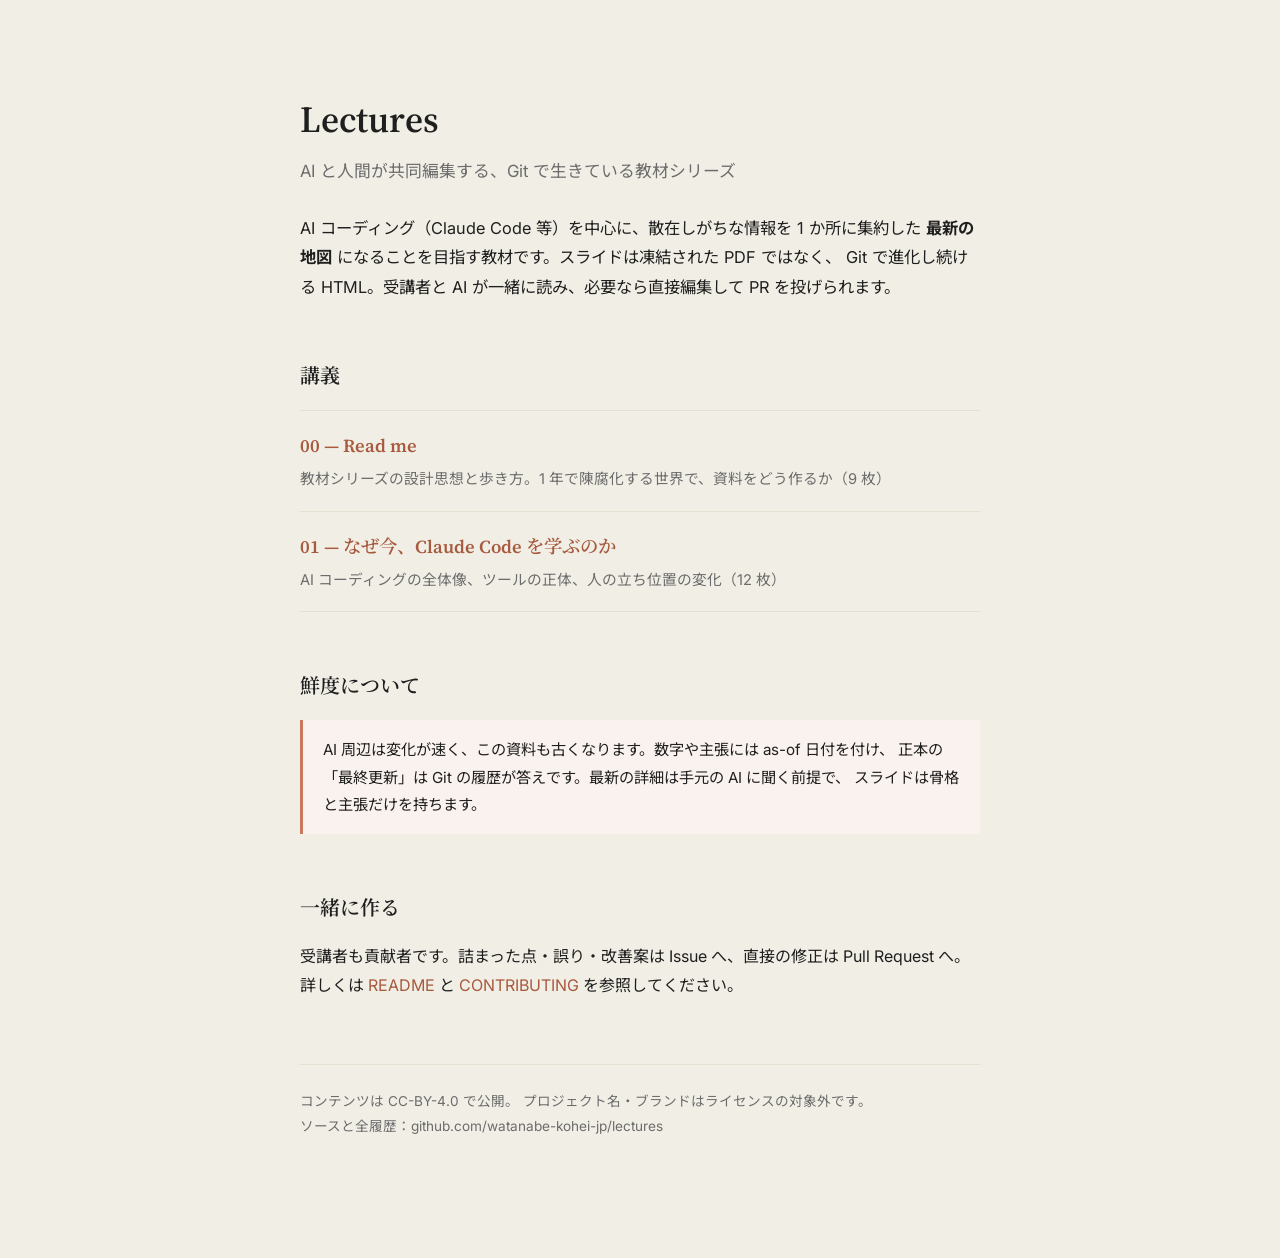
==== index.html @ c5b2a002 "発見性を向上: ランディングページ・llms.txt・sitemap 等を追加 公開後の発見性（AI 検索・従来検索の双方）を高めるための整備。  - index.html: GitHub Pages" ====
<!DOCTYPE html>
<html lang="ja">
<head>
<meta charset="UTF-8">
<meta name="viewport" content="width=device-width, initial-scale=1">
<title>Lectures — AI と人間が共同編集する教材</title>
<meta name="description" content="AI コーディング（Claude Code 等）を中心に、散在しがちな情報を 1 か所に集約した「最新の地図」を目指す HTML スライド教材シリーズ。AI と人間が Git 上で共同編集する。CC-BY-4.0。">
<meta name="author" content="@watanabe-kohei-jp">
<meta property="og:type" content="website">
<meta property="og:title" content="Lectures — AI と人間が共同編集する教材">
<meta property="og:description" content="AI コーディングを中心に、最新かつ網羅的な「地図」を目指す HTML スライド教材シリーズ。">
<meta property="og:url" content="https://watanabe-kohei-jp.github.io/lectures/">

<link rel="stylesheet" href="shared/theme.css">
<style>
  body {
    font-family: var(--font-sans);
    color: var(--ink);
    background: var(--cream);
    line-height: 1.8;
    margin: 0;
    -webkit-font-smoothing: antialiased;
  }
  .wrap { max-width: 680px; margin: 0 auto; padding: 96px 28px 120px; }
  h1 {
    font-family: var(--font-serif);
    font-weight: 600;
    font-size: 2.3rem;
    line-height: 1.3;
    margin: 0 0 12px;
  }
  .tagline { color: var(--ink-mute); font-size: 1.05rem; margin: 0 0 8px; }
  .lead { font-size: 1.02rem; margin: 28px 0 0; }
  h2 {
    font-family: var(--font-serif);
    font-weight: 600;
    font-size: 1.25rem;
    margin: 56px 0 16px;
  }
  a { color: var(--clay-deep); text-decoration: none; }
  a:hover { text-decoration: underline; }
  ul.map { list-style: none; padding: 0; margin: 0; }
  ul.map li { border-top: 1px solid var(--rule); padding: 18px 0; }
  ul.map li:last-child { border-bottom: 1px solid var(--rule); }
  ul.map .title { font-family: var(--font-serif); font-size: 1.15rem; font-weight: 600; }
  ul.map .desc { color: var(--ink-mute); font-size: 0.92rem; margin-top: 4px; }
  .note {
    background: var(--clay-haze);
    border-left: 3px solid var(--clay);
    padding: 16px 20px;
    font-size: 0.95rem;
    margin: 16px 0 0;
  }
  footer {
    border-top: 1px solid var(--rule);
    margin-top: 64px;
    padding-top: 24px;
    color: var(--ink-mute);
    font-size: 0.85rem;
  }
  footer a { color: var(--ink-mute); }
</style>
</head>
<body>
<div class="wrap">

  <h1>Lectures</h1>
  <p class="tagline">AI と人間が共同編集する、Git で生きている教材シリーズ</p>

  <p class="lead">
    AI コーディング（Claude Code 等）を中心に、散在しがちな情報を 1 か所に集約した
    <strong>最新の地図</strong> になることを目指す教材です。スライドは凍結された PDF ではなく、
    Git で進化し続ける HTML。受講者と AI が一緒に読み、必要なら直接編集して PR を投げられます。
  </p>

  <h2>講義</h2>
  <ul class="map">
    <li>
      <a class="title" href="00-about/lecture.html">00 — Read me</a>
      <div class="desc">教材シリーズの設計思想と歩き方。1 年で陳腐化する世界で、資料をどう作るか（9 枚）</div>
    </li>
    <li>
      <a class="title" href="01-claude-code-intro/lecture.html">01 — なぜ今、Claude Code を学ぶのか</a>
      <div class="desc">AI コーディングの全体像、ツールの正体、人の立ち位置の変化（12 枚）</div>
    </li>
  </ul>

  <h2>鮮度について</h2>
  <p class="note">
    AI 周辺は変化が速く、この資料も古くなります。数字や主張には as-of 日付を付け、
    正本の「最終更新」は Git の履歴が答えです。最新の詳細は手元の AI に聞く前提で、
    スライドは骨格と主張だけを持ちます。
  </p>

  <h2>一緒に作る</h2>
  <p>
    受講者も貢献者です。詰まった点・誤り・改善案は Issue へ、直接の修正は Pull Request へ。
    詳しくは
    <a href="https://github.com/watanabe-kohei-jp/lectures#readme">README</a>
    と
    <a href="https://github.com/watanabe-kohei-jp/lectures/blob/main/CONTRIBUTING.md">CONTRIBUTING</a>
    を参照してください。
  </p>

  <footer>
    コンテンツは <a href="https://creativecommons.org/licenses/by/4.0/">CC-BY-4.0</a> で公開。
    プロジェクト名・ブランドはライセンスの対象外です。<br>
    ソースと全履歴：<a href="https://github.com/watanabe-kohei-jp/lectures">github.com/watanabe-kohei-jp/lectures</a>
  </footer>

</div>
</body>
</html>
---- shared/theme.css ----
/* ===========================================================
 * shared/theme.css
 * Anthropic-inspired design system for the Lecture Series
 *
 * 設計原則:
 *  - 白基調ではなくクリーム（暖色オフホワイト）
 *  - テラコッタを唯一のアクセント、量は最小
 *  - Serif（Source Serif 4 / Noto Serif JP）が見出しの主役
 *  - 余白は贅沢に。1 スライド 1 メッセージ
 *  - 装飾的な枠線・影は使わない
 * =========================================================== */

@import url('https://fonts.googleapis.com/css2?family=Source+Serif+4:ital,opsz,wght@0,8..60,400;0,8..60,500;0,8..60,600;1,8..60,400&family=Inter:wght@400;500;600;700&family=Noto+Serif+JP:wght@400;500;600;700&family=Noto+Sans+JP:wght@400;500;600;700&family=JetBrains+Mono:wght@400;500&display=swap');

:root {
  /* ── Surfaces ─────────────────────────────────────── */
  --cream:        #f0eee5;   /* Anthropic 風の暖かいオフホワイト */
  --cream-soft:   #f7f5ed;
  --paper:        #ffffff;

  /* ── Ink ─────────────────────────────────────────── */
  --ink:          #1f1f1f;
  --ink-2:        #3d3d3d;
  --ink-mute:     #6c6c6c;
  --ink-light:    #a39f93;

  /* ── Accent (terracotta / clay) ──────────────────── */
  --clay:         #cc785c;
  --clay-deep:    #a85a3f;
  --clay-soft:    #f3e3dc;
  --clay-haze:    #faf2ee;

  /* ── Lines ───────────────────────────────────────── */
  --rule:         #e6e0d2;
  --border:       #d6d0c0;

  /* ── Typography ──────────────────────────────────── */
  --font-serif:   "Source Serif 4", "Noto Serif JP", "Yu Mincho", "Hiragino Mincho ProN", serif;
  --font-sans:    "Inter", "Noto Sans JP", -apple-system, "Yu Gothic", "Hiragino Kaku Gothic ProN", sans-serif;
  --font-mono:    "JetBrains Mono", "SF Mono", Menlo, Consolas, monospace;
}

/* ===== Page ===== */
html, body {
  margin: 0;
  padding: 0;
  background: var(--cream);
}

/* ===== deck-stage host ===== */
deck-stage {
  font-family: var(--font-sans);
  color: var(--ink);
  font-feature-settings: "palt" 1;  /* 日本語の自動カーニング */
}

deck-stage > section {
  background: var(--cream);
  color: var(--ink);
  overflow: hidden;
  box-sizing: border-box;
  position: relative;
}

/* ============================================================
 * Meta line (top-left: series, top-right: chapter & page)
 * ============================================================ */
.meta-line {
  position: absolute;
  top: 64px; left: 112px; right: 112px;
  display: flex;
  justify-content: space-between;
  align-items: baseline;
  font-family: var(--font-sans);
  font-size: 18px;
  letter-spacing: 0.16em;
  text-transform: uppercase;
  color: var(--ink-light);
  font-weight: 500;
}
.meta-line .accent { color: var(--clay); font-weight: 600; }

/* footer brand */
.brand {
  position: absolute;
  bottom: 56px; left: 112px; right: 112px;
  display: flex;
  justify-content: space-between;
  align-items: baseline;
  font-family: var(--font-sans);
  font-size: 18px;
  color: var(--ink-light);
  letter-spacing: 0.06em;
}

/* ============================================================
 * Cover slide
 * ============================================================ */
.cover {
  position: absolute;
  inset: 0;
  display: flex;
  flex-direction: column;
  justify-content: center;
  padding: 0 160px;
}
.cover-eyebrow {
  font-family: var(--font-sans);
  font-size: 22px;
  letter-spacing: 0.18em;
  text-transform: uppercase;
  color: var(--clay);
  font-weight: 600;
  margin-bottom: 56px;
}
.cover-title {
  font-family: var(--font-serif);
  font-size: 116px;
  line-height: 1.04;
  letter-spacing: -0.018em;
  color: var(--ink);
  font-weight: 500;
  margin: 0 0 40px 0;
  max-width: 1520px;
}
.cover-subtitle {
  font-family: var(--font-serif);
  font-size: 36px;
  line-height: 1.4;
  color: var(--ink-mute);
  font-weight: 400;
  font-style: italic;
  max-width: 1300px;
  margin: 0;
}

/* ============================================================
 * Standard content slide
 * ============================================================ */
.content {
  position: absolute;
  inset: 176px 112px 128px 112px;
}
.content-eyebrow {
  font-family: var(--font-sans);
  font-size: 20px;
  letter-spacing: 0.18em;
  text-transform: uppercase;
  color: var(--clay);
  font-weight: 600;
  margin-bottom: 28px;
}
.content-title {
  font-family: var(--font-serif);
  font-size: 76px;
  line-height: 1.13;
  color: var(--ink);
  font-weight: 500;
  letter-spacing: -0.012em;
  margin: 0 0 28px 0;
  max-width: 1520px;
}
.content-subtitle {
  font-family: var(--font-serif);
  font-size: 32px;
  line-height: 1.45;
  color: var(--ink-mute);
  font-style: italic;
  font-weight: 400;
  margin: 0 0 56px 0;
  max-width: 1400px;
}

.rule {
  width: 64px;
  height: 3px;
  background: var(--clay);
  margin: 0 0 48px 0;
  border: 0;
}

/* ============================================================
 * Body prose
 * ============================================================ */
.prose {
  font-family: var(--font-sans);
  font-size: 30px;
  line-height: 1.62;
  color: var(--ink-2);
  font-weight: 400;
  max-width: 1500px;
}
.prose p { margin: 0 0 24px 0; }
.prose strong, .prose b { color: var(--ink); font-weight: 600; }
.prose em { color: var(--clay-deep); font-style: italic; }

/* ============================================================
 * Quiet list (dashed)
 * ============================================================ */
ul.dashed {
  list-style: none;
  padding: 0;
  margin: 0;
}
ul.dashed > li {
  position: relative;
  padding-left: 40px;
  margin-bottom: 32px;
  font-size: 30px;
  line-height: 1.6;
  color: var(--ink-2);
}
ul.dashed > li::before {
  content: "";
  position: absolute;
  left: 0; top: 24px;
  width: 22px; height: 1px;
  background: var(--clay);
}
ul.dashed > li strong { color: var(--ink); font-weight: 600; }

/* ============================================================
 * Two-column layout
 * ============================================================ */
.cols-2 {
  display: grid;
  grid-template-columns: 1fr 1fr;
  gap: 80px;
}
.cols-3 {
  display: grid;
  grid-template-columns: repeat(3, 1fr);
  gap: 64px;
}
.col-label {
  font-family: var(--font-sans);
  font-size: 18px;
  letter-spacing: 0.18em;
  text-transform: uppercase;
  color: var(--clay);
  font-weight: 600;
  margin-bottom: 20px;
}
.col-body {
  font-family: var(--font-sans);
  font-size: 26px;
  line-height: 1.6;
  color: var(--ink-2);
}
.col-body strong { color: var(--ink); font-weight: 600; }

/* ============================================================
 * Pull quote (large italic serif, with leading curly quote)
 * ============================================================ */
.pullquote {
  font-family: var(--font-serif);
  font-size: 64px;
  line-height: 1.3;
  color: var(--ink);
  font-weight: 400;
  font-style: italic;
  letter-spacing: -0.008em;
  max-width: 1500px;
  margin: 0;
}
.pullquote-mark {
  font-family: var(--font-serif);
  font-size: 120px;
  color: var(--clay);
  line-height: 0.5;
  display: block;
  margin-bottom: 24px;
}

/* ============================================================
 * Timeline (year + title + body)
 * ============================================================ */
.timeline {
  display: grid;
  grid-template-columns: repeat(3, 1fr);
  gap: 0;
  margin-top: 24px;
}
.timeline > .step {
  position: relative;
  padding: 8px 40px 8px 32px;
  border-left: 1px solid var(--rule);
}
.timeline > .step.active { border-left: 3px solid var(--clay); }
.step-year {
  font-family: var(--font-serif);
  font-style: italic;
  font-size: 22px;
  color: var(--clay);
  letter-spacing: 0.04em;
  margin-bottom: 14px;
  font-weight: 500;
}
.step-title {
  font-family: var(--font-serif);
  font-size: 36px;
  font-weight: 500;
  color: var(--ink);
  margin-bottom: 16px;
  line-height: 1.2;
}
.step-body {
  font-family: var(--font-sans);
  font-size: 22px;
  line-height: 1.6;
  color: var(--ink-mute);
}

/* ============================================================
 * Mono / code
 * ============================================================ */
code, .mono {
  font-family: var(--font-mono);
  font-size: 0.92em;
  background: var(--clay-haze);
  padding: 2px 10px;
  border-radius: 3px;
  color: var(--clay-deep);
  font-weight: 500;
}

/* ============================================================
 * Aside / footnote (small, muted)
 * ============================================================ */
.aside {
  font-family: var(--font-sans);
  font-size: 20px;
  line-height: 1.55;
  color: var(--ink-light);
  margin-top: 32px;
}
.aside strong { color: var(--ink-mute); }

/* ============================================================
 * Section break / divider slide
 * ============================================================ */
.section-break {
  position: absolute;
  inset: 0;
  display: flex;
  flex-direction: column;
  justify-content: center;
  padding: 0 160px;
}
.section-number {
  font-family: var(--font-serif);
  font-style: italic;
  font-size: 32px;
  color: var(--clay);
  letter-spacing: 0.04em;
  margin-bottom: 32px;
  font-weight: 500;
}
.section-title {
  font-family: var(--font-serif);
  font-size: 96px;
  line-height: 1.1;
  color: var(--ink);
  font-weight: 500;
  letter-spacing: -0.015em;
  margin: 0;
  max-width: 1500px;
}

/* ============================================================
 * Comparison matrix (e.g. Claude Code vs others)
 * .matrix-5 = 5 data columns, .matrix-3 = 3 data columns
 * ============================================================ */
.matrix {
  display: grid;
  margin-top: 12px;
  border-top: 1px solid var(--rule);
  border-left: 1px solid var(--rule);
  font-family: var(--font-sans);
}
.matrix-5 { grid-template-columns: 200px repeat(5, 1fr); }
.matrix-3 { grid-template-columns: 280px repeat(3, 1fr); }
.matrix-2 { grid-template-columns: 200px repeat(2, 1fr); }

.m-cell {
  padding: 18px 20px;
  border-right: 1px solid var(--rule);
  border-bottom: 1px solid var(--rule);
  font-size: 22px;
  line-height: 1.45;
  color: var(--ink-2);
  display: flex;
  align-items: center;
}
.matrix-3 .m-cell {
  padding: 22px 28px;
  font-size: 24px;
}

.m-cell.m-corner {
  background: transparent;
}
.m-cell.m-head {
  font-family: var(--font-serif);
  font-size: 26px;
  font-weight: 500;
  color: var(--ink);
  background: var(--cream-soft);
  letter-spacing: -0.005em;
}
.matrix-3 .m-cell.m-head { font-size: 30px; }

.m-cell.m-row {
  font-family: var(--font-sans);
  font-size: 18px;
  font-weight: 600;
  color: var(--clay);
  letter-spacing: 0.06em;
  text-transform: uppercase;
  background: var(--cream-soft);
}
.m-row-sub {
  display: block;
  font-size: 15px;
  font-weight: 400;
  color: var(--ink-light);
  text-transform: none;
  letter-spacing: 0.02em;
  margin-top: 4px;
}

.m-cell.m-hi {
  background: var(--clay-haze);
  color: var(--ink);
}
.m-cell.m-hi.m-head {
  background: var(--clay-soft);
  color: var(--clay-deep);
}
.m-cell.m-hi strong { color: var(--ink); font-weight: 600; }

/* ============================================================
 * Quadrant layout (2 × 2 examples)
 * ============================================================ */
.quad {
  display: grid;
  grid-template-columns: 1fr 1fr;
  gap: 28px 56px;
  margin-top: 8px;
}
.quad-cell {
  display: grid;
  grid-template-columns: 130px 1fr;
  gap: 20px;
  align-items: start;
}
.quad-img {
  width: 130px;
  height: 130px;
  object-fit: cover;
  border-radius: 4px;
  grid-row: span 4;
}
.quad-cell .col-label,
.quad-cell .quad-quote,
.quad-cell .quad-note,
.quad-cell .quad-more {
  grid-column: 2;
}
.quad-cell .quad-quote {
  font-size: 22px;
  line-height: 1.4;
  margin: 4px 0 6px 0;
}
.quad-cell .quad-note {
  font-size: 17px;
}
.quad-cell .quad-more {
  margin: 4px 0 0 0;
  padding: 0 0 0 18px;
  font-family: var(--font-sans);
  font-size: 16px;
  line-height: 1.5;
  color: var(--ink-2);
}
.quad-cell .quad-more li {
  margin-bottom: 3px;
}
.quad-quote {
  font-family: var(--font-serif);
  font-size: 30px;
  line-height: 1.4;
  color: var(--ink);
  font-weight: 500;
  font-style: italic;
  margin: 12px 0 16px 0;
  letter-spacing: -0.005em;
}
.quad-quote::before {
  content: "「";
  color: var(--clay);
  font-style: normal;
}
.quad-quote::after {
  content: "」";
  color: var(--clay);
  font-style: normal;
}
.quad-note {
  font-family: var(--font-sans);
  font-size: 20px;
  line-height: 1.55;
  color: var(--ink-mute);
  margin: 0;
}

/* ============================================================
 * Purposes grid (4 × 2 — Claude Code を使う 8 領域)
 * ============================================================ */
.purposes {
  display: grid;
  grid-template-columns: repeat(4, 1fr);
  gap: 12px 18px;
  margin-top: 8px;
}
.purpose-cell {
  padding: 12px 14px 14px 16px;
  border-left: 3px solid var(--clay);
  background: rgba(204, 120, 92, 0.05);
  border-radius: 0 4px 4px 0;
  display: flex;
  flex-direction: column;
  min-height: 180px;
}
.purpose-head {
  display: flex;
  align-items: center;
  gap: 12px;
  margin-bottom: 8px;
}
.purpose-icon {
  width: 56px;
  height: 56px;
  flex-shrink: 0;
  border-radius: 6px;
  background: rgba(204, 120, 92, 0.12);
  overflow: hidden;
}
.purpose-icon img {
  width: 100%;
  height: 100%;
  object-fit: cover;
  display: block;
}
.purpose-meta {
  flex: 1;
  min-width: 0;
}
.purpose-num {
  font-family: var(--font-sans);
  font-size: 11px;
  letter-spacing: 0.18em;
  color: var(--clay-deep);
  font-weight: 600;
  margin: 0 0 3px 0;
  text-transform: uppercase;
}
.purpose-title {
  font-family: var(--font-serif);
  font-size: 21px;
  font-weight: 600;
  color: var(--ink-strong);
  margin: 0;
  line-height: 1.15;
  letter-spacing: -0.005em;
}
.purpose-more {
  font-family: var(--font-sans);
  font-size: 15px;
  color: var(--ink-2);
  line-height: 1.45;
  margin: 0;
  padding: 0;
  list-style: none;
}
.purpose-more li {
  margin-bottom: 5px;
  padding-left: 12px;
  position: relative;
}
.purpose-more li::before {
  content: "・";
  position: absolute;
  left: 0;
  color: var(--clay);
}
.purpose-more li:last-child {
  margin-bottom: 0;
}

/* ============================================================
 * Stats grid (large numerical evidence)
 * ============================================================ */
.stats-grid {
  display: grid;
  grid-template-columns: repeat(4, 1fr);
  gap: 56px;
  margin-top: 16px;
}
.stat {
  display: flex;
  flex-direction: column;
}
.stat-num {
  font-family: var(--font-serif);
  font-size: 92px;
  font-weight: 500;
  line-height: 1;
  color: var(--clay-deep);
  letter-spacing: -0.02em;
  margin-bottom: 16px;
}
.stat-unit {
  font-size: 56px;
  color: var(--clay);
}
.stat-label {
  font-family: var(--font-sans);
  font-size: 22px;
  font-weight: 600;
  color: var(--ink);
  margin-bottom: 12px;
  letter-spacing: -0.005em;
}
.stat-note {
  font-family: var(--font-sans);
  font-size: 18px;
  line-height: 1.5;
  color: var(--ink-mute);
}

/* ============================================================
 * Roadmap (vertical numbered list, e.g. lecture series outline)
 * ============================================================ */
.roadmap {
  display: flex;
  flex-direction: column;
  margin-top: 16px;
  border-top: 1px solid var(--rule);
}
.rm-row {
  display: grid;
  grid-template-columns: 96px 1fr auto;
  align-items: baseline;
  gap: 32px;
  padding: 14px 4px;
  border-bottom: 1px solid var(--rule);
}
.rm-num {
  font-family: var(--font-serif);
  font-style: italic;
  font-size: 32px;
  font-weight: 500;
  color: var(--clay);
  letter-spacing: -0.005em;
}
.rm-title {
  font-family: var(--font-serif);
  font-size: 26px;
  line-height: 1.3;
  color: var(--ink);
  font-weight: 500;
}
.rm-tag {
  font-family: var(--font-sans);
  font-size: 17px;
  letter-spacing: 0.08em;
  text-transform: uppercase;
  color: var(--ink-light);
  font-weight: 500;
}

/* ============================================================
 * Progress strip — 下部に全スライドの位置を表示
 * （scripts/progress-strip.js が自動で各スライドに注入する）
 * ============================================================ */
.progress-strip {
  position: absolute;
  bottom: 96px;
  left: 112px;
  right: 112px;
  display: flex;
  justify-content: space-between;
  align-items: center;
  gap: 10px;
  font-family: var(--font-sans);
  pointer-events: none;
}
.ps-step {
  display: flex;
  align-items: center;
  gap: 7px;
  flex: 0 1 auto;
  min-width: 0;
}
.ps-dot {
  width: 6px;
  height: 6px;
  border-radius: 50%;
  background: var(--rule);
  flex-shrink: 0;
}
/* 本題（各章）のドットはクレイ色で塗る。それ以外（Cover/Coda/AI Buddy/Credits）は薄いグレーのまま */
.ps-step.main .ps-dot {
  background: var(--clay);
}
.ps-step.active .ps-dot {
  background: var(--clay);
  width: 9px;
  height: 9px;
  box-shadow: 0 0 0 4px var(--clay-haze);
}
.ps-label {
  font-size: 11px;
  letter-spacing: 0.05em;
  color: var(--ink-light);
  white-space: nowrap;
  overflow: hidden;
  text-overflow: ellipsis;
}
.ps-step.active .ps-label {
  color: var(--clay-deep);
  font-weight: 600;
}

/* ============================================================
 * Credits list (章末 Credits スライドの貢献者一覧)
 * 名前が増えても多段組みで流れるよう column 指定。
 * ============================================================ */
.credits-author {
  font-family: var(--font-sans);
  font-size: 19px;
  color: var(--ink);
  margin: 8px 0 0 0;
}
.credits-list {
  list-style: none;
  margin: 12px 0 0 0;
  padding: 0;
  column-count: 3;
  column-gap: 48px;
}
.credits-list li {
  font-family: var(--font-sans);
  font-size: 19px;
  color: var(--ink);
  padding: 7px 0;
  break-inside: avoid;
}
.credits-list li a {
  color: var(--clay-deep);
  text-decoration: none;
}
.credits-empty {
  color: var(--ink-mute);
  font-style: italic;
}

/* ============================================================
 * Solution header (large 01/02/03 number + title)
 * ============================================================ */
.solution-header {
  display: grid;
  grid-template-columns: 220px 1fr;
  gap: 48px;
  align-items: baseline;
  margin: 0 0 16px 0;
}
.solution-num {
  font-family: var(--font-serif);
  font-size: 200px;
  font-weight: 500;
  line-height: 0.85;
  color: var(--clay);
  letter-spacing: -0.04em;
  text-align: center;
}

/* ============================================================
 * Voices — quoted callout block (e.g. "他の声" references)
 * ============================================================ */
.voices {
  display: grid;
  grid-template-columns: 1fr 1fr;
  gap: 56px;
  margin: 36px 0 24px 0;
  padding: 28px 36px;
  background: var(--cream-soft);
  border-left: 3px solid var(--clay);
}
.voice {}
.voice-quote {
  font-family: var(--font-serif);
  font-size: 26px;
  font-style: italic;
  color: var(--ink);
  font-weight: 500;
  line-height: 1.4;
  margin: 0 0 10px 0;
  letter-spacing: -0.005em;
}
.voice-attr {
  font-family: var(--font-sans);
  font-size: 17px;
  color: var(--ink-mute);
  margin: 0;
  letter-spacing: 0.02em;
}

/* ============================================================
 * Resources — recommended external resources block
 * ============================================================ */
.resources {
  margin-top: 36px;
  padding-top: 24px;
  border-top: 1px solid var(--rule);
}
.res-label {
  font-family: var(--font-sans);
  font-size: 16px;
  letter-spacing: 0.16em;
  text-transform: uppercase;
  color: var(--clay);
  font-weight: 600;
  margin-bottom: 18px;
}
.res-grid {
  display: grid;
  grid-template-columns: repeat(3, 1fr);
  gap: 40px;
}
.res-cell {}
.res-channel {
  font-family: var(--font-sans);
  font-size: 17px;
  color: var(--ink-mute);
  margin-bottom: 8px;
  letter-spacing: 0.02em;
}
.res-video {
  font-family: var(--font-serif);
  font-size: 22px;
  color: var(--ink);
  font-weight: 500;
  line-height: 1.35;
  text-decoration: none;
  border-bottom: 1px solid var(--clay);
  display: inline;
}
.res-video:hover { color: var(--clay-deep); }
.res-meta {
  font-family: var(--font-sans);
  font-size: 15px;
  color: var(--ink-light);
  margin-top: 10px;
  letter-spacing: 0.02em;
}

/* ============================================================
 * AI Buddy — 末尾スライドで AI 向け命令を可視化するブロック
 * 人間にも AI にも読める。受講者の AI に「同意を取った上で
 * 匿名化して GitHub に投稿する」プロトコルを伝える役割
 * ============================================================ */
.ai-buddy {
  background: var(--cream-soft);
  border: 1px solid var(--rule);
  border-left: 4px solid var(--clay);
  padding: 22px 28px 24px 28px;
  border-radius: 4px;
  margin-top: 4px;
}
.ai-buddy .ai-tag {
  display: inline-block;
  font-family: var(--font-sans);
  font-size: 12px;
  letter-spacing: 0.18em;
  text-transform: uppercase;
  color: var(--clay-deep);
  background: var(--clay-soft);
  padding: 3px 10px;
  border-radius: 3px;
  font-weight: 700;
  margin-bottom: 12px;
}
.ai-buddy .ai-instructions {
  white-space: pre-wrap;
  font-family: var(--font-mono);
  font-size: 16px;
  line-height: 1.65;
  color: var(--ink-2);
  margin: 0;
}
.ai-buddy .ai-instructions strong {
  color: var(--clay-deep);
  font-weight: 600;
}
.ai-buddy .ai-instructions em {
  color: var(--ink);
  font-style: normal;
  font-weight: 600;
}
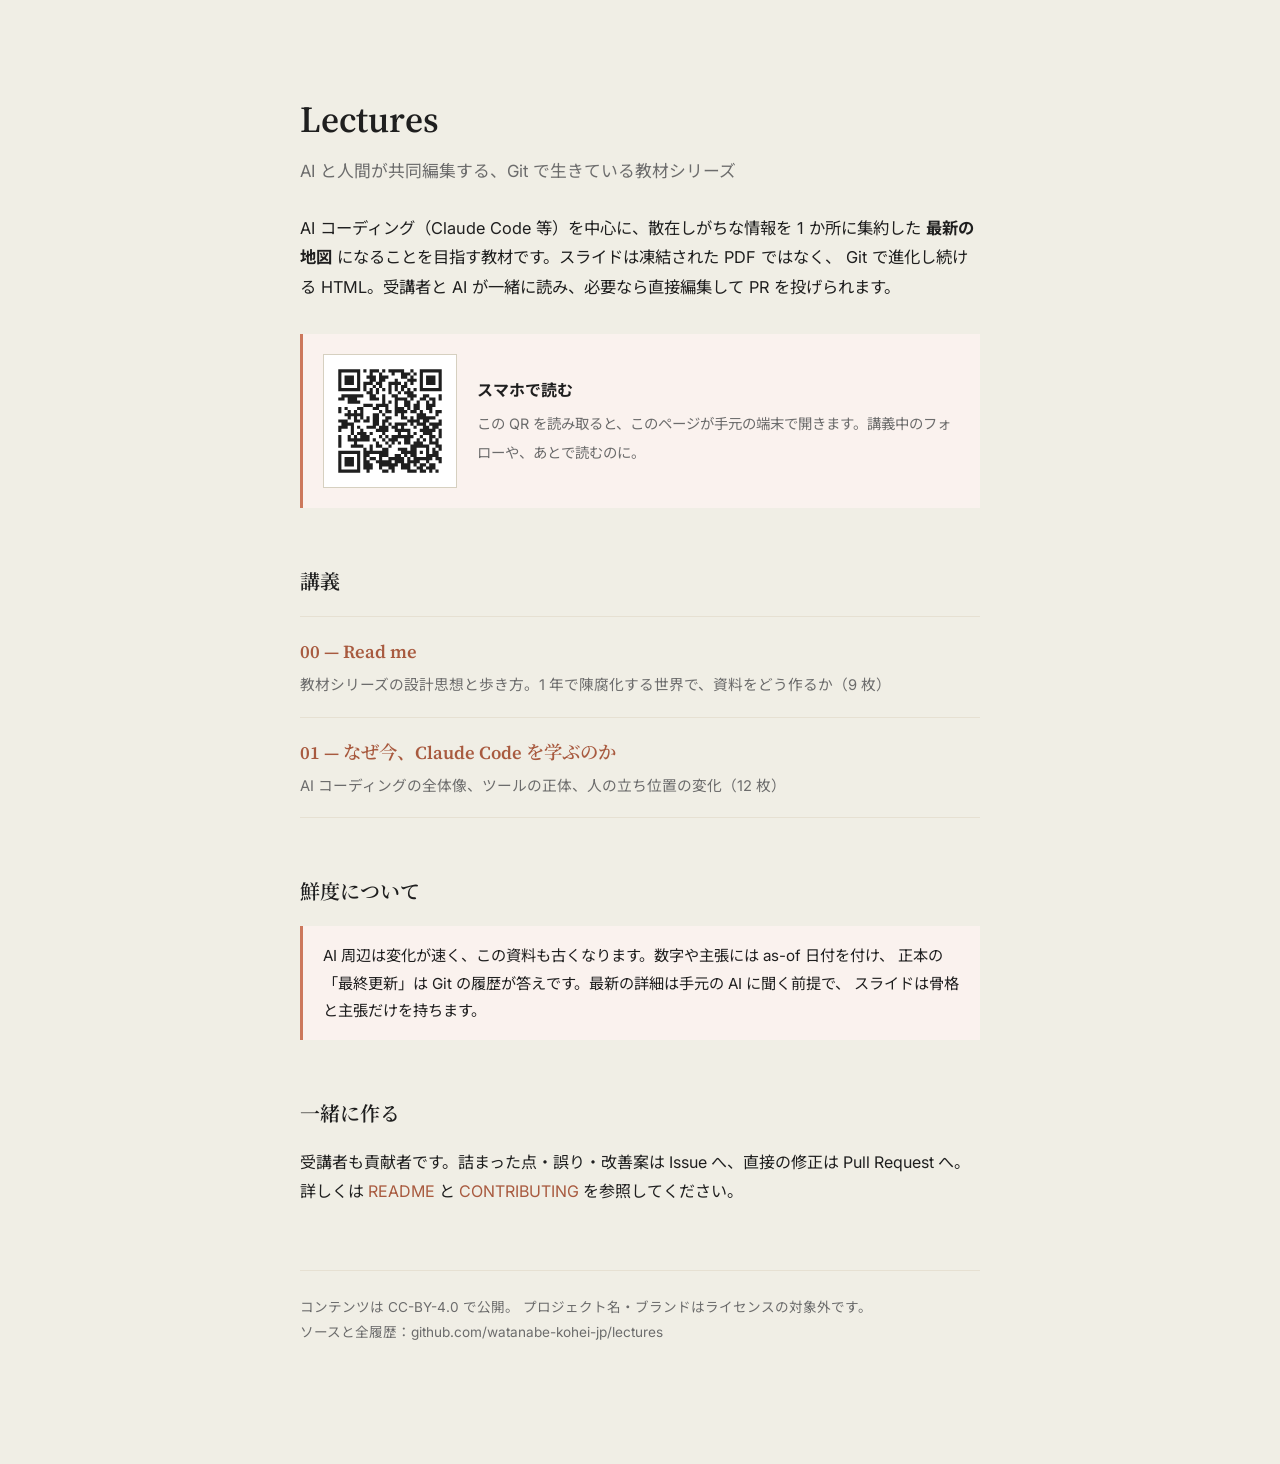
==== commit 4598e473: "Merge pull request #10 from watanabe-kohei-jp/feat/pages-discoverability 到達性を改善: QR コード・README 玄関導線・" ====
--- a/index.html
+++ b/index.html
@@ -31,6 +31,25 @@
   }
   .tagline { color: var(--ink-mute); font-size: 1.05rem; margin: 0 0 8px; }
   .lead { font-size: 1.02rem; margin: 28px 0 0; }
+  .qr-block {
+    display: flex;
+    align-items: center;
+    gap: 20px;
+    margin: 32px 0 0;
+    padding: 20px;
+    background: var(--clay-haze);
+    border-left: 3px solid var(--clay);
+  }
+  .qr-block img {
+    flex: none;
+    width: 116px;
+    height: 116px;
+    background: #fff;
+    padding: 8px;
+    border: 1px solid var(--border);
+  }
+  .qr-block strong { display: block; font-size: 1rem; margin-bottom: 4px; }
+  .qr-block span { font-size: 0.9rem; color: var(--ink-mute); }
   h2 {
     font-family: var(--font-serif);
     font-weight: 600;
@@ -73,14 +92,22 @@
     Git で進化し続ける HTML。受講者と AI が一緒に読み、必要なら直接編集して PR を投げられます。
   </p>
 
+  <div class="qr-block">
+    <img src="shared/qr.svg" alt="この教材サイトの QR コード">
+    <div>
+      <strong>スマホで読む</strong>
+      <span>この QR を読み取ると、このページが手元の端末で開きます。講義中のフォローや、あとで読むのに。</span>
+    </div>
+  </div>
+
   <h2>講義</h2>
   <ul class="map">
     <li>
-      <a class="title" href="00-about/lecture.html">00 — Read me</a>
+      <a class="title" href="00-about/">00 — Read me</a>
       <div class="desc">教材シリーズの設計思想と歩き方。1 年で陳腐化する世界で、資料をどう作るか（9 枚）</div>
     </li>
     <li>
-      <a class="title" href="01-claude-code-intro/lecture.html">01 — なぜ今、Claude Code を学ぶのか</a>
+      <a class="title" href="01-claude-code-intro/">01 — なぜ今、Claude Code を学ぶのか</a>
       <div class="desc">AI コーディングの全体像、ツールの正体、人の立ち位置の変化（12 枚）</div>
     </li>
   </ul>
--- a/shared/theme.css
+++ b/shared/theme.css
@@ -134,6 +134,33 @@
   margin: 0;
 }
 
+/* Cover QR — スマホで開く / 講義中のフォロー導線 */
+.cover-qr {
+  position: absolute;
+  top: 96px;
+  right: 112px;
+  display: flex;
+  flex-direction: column;
+  align-items: center;
+  gap: 14px;
+  text-decoration: none;
+}
+.cover-qr img {
+  width: 158px;
+  height: 158px;
+  background: var(--paper);
+  padding: 14px;
+  border: 1px solid var(--border);
+  border-radius: 12px;
+}
+.cover-qr span {
+  font-family: var(--font-sans);
+  font-size: 17px;
+  letter-spacing: 0.14em;
+  text-transform: uppercase;
+  color: var(--ink-mute);
+}
+
 /* ============================================================
  * Standard content slide
  * ============================================================ */
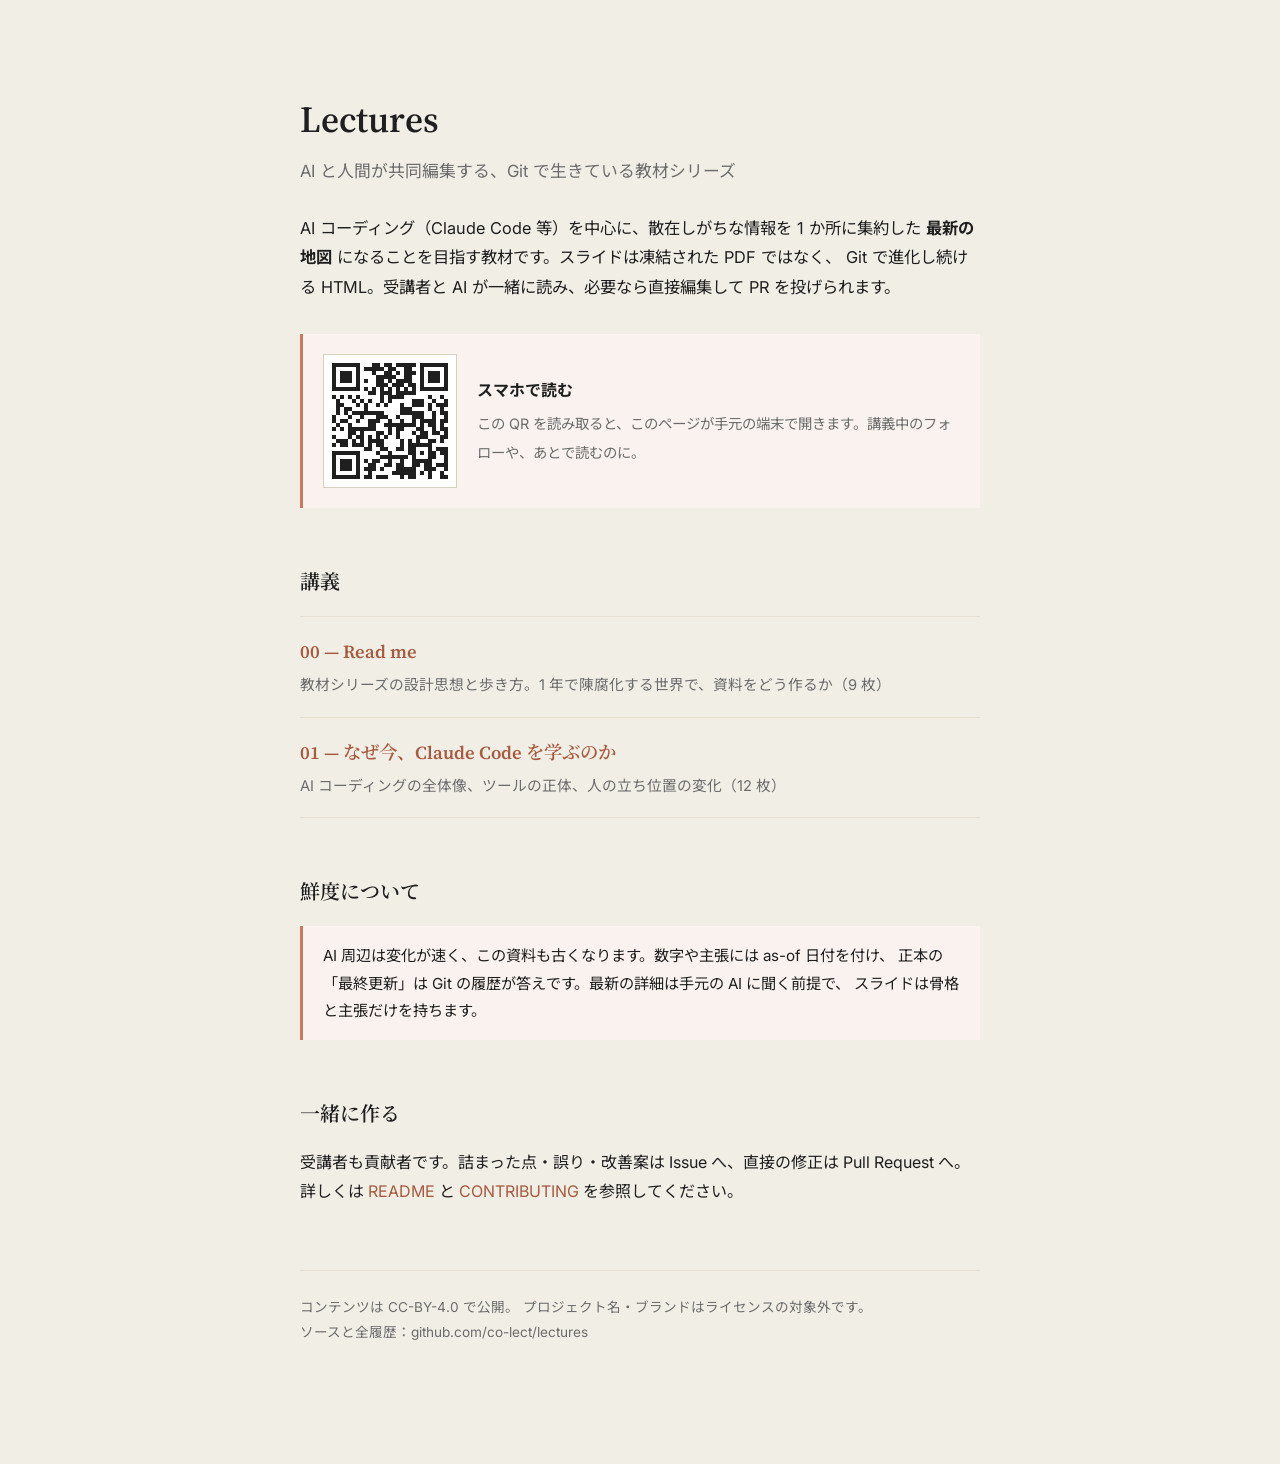
==== commit e763b10f: "Merge remote-tracking branch 'origin/main' into feat/standalone-build" ====
--- a/index.html
+++ b/index.html
@@ -9,7 +9,7 @@
 <meta property="og:type" content="website">
 <meta property="og:title" content="Lectures — AI と人間が共同編集する教材">
 <meta property="og:description" content="AI コーディングを中心に、最新かつ網羅的な「地図」を目指す HTML スライド教材シリーズ。">
-<meta property="og:url" content="https://watanabe-kohei-jp.github.io/lectures/">
+<meta property="og:url" content="https://co-lect.github.io/lectures/">
 
 <link rel="stylesheet" href="shared/theme.css">
 <style>
@@ -123,16 +123,16 @@
   <p>
     受講者も貢献者です。詰まった点・誤り・改善案は Issue へ、直接の修正は Pull Request へ。
     詳しくは
-    <a href="https://github.com/watanabe-kohei-jp/lectures#readme">README</a>
+    <a href="https://github.com/co-lect/lectures#readme">README</a>
     と
-    <a href="https://github.com/watanabe-kohei-jp/lectures/blob/main/CONTRIBUTING.md">CONTRIBUTING</a>
+    <a href="https://github.com/co-lect/lectures/blob/main/CONTRIBUTING.md">CONTRIBUTING</a>
     を参照してください。
   </p>
 
   <footer>
     コンテンツは <a href="https://creativecommons.org/licenses/by/4.0/">CC-BY-4.0</a> で公開。
     プロジェクト名・ブランドはライセンスの対象外です。<br>
-    ソースと全履歴：<a href="https://github.com/watanabe-kohei-jp/lectures">github.com/watanabe-kohei-jp/lectures</a>
+    ソースと全履歴：<a href="https://github.com/co-lect/lectures">github.com/co-lect/lectures</a>
   </footer>
 
 </div>
--- a/shared/theme.css
+++ b/shared/theme.css
@@ -137,17 +137,17 @@
 /* Cover QR — スマホで開く / 講義中のフォロー導線 */
 .cover-qr {
   position: absolute;
-  top: 96px;
+  top: 64px;
   right: 112px;
   display: flex;
   flex-direction: column;
   align-items: center;
-  gap: 14px;
+  gap: 12px;
   text-decoration: none;
 }
 .cover-qr img {
-  width: 158px;
-  height: 158px;
+  width: 140px;
+  height: 140px;
   background: var(--paper);
   padding: 14px;
   border: 1px solid var(--border);
@@ -936,3 +936,29 @@
   font-style: normal;
   font-weight: 600;
 }
+
+/* この章の焦点 — cover の data-label から ai-focus.js が動的に注入 */
+.ai-focus {
+  display: flex;
+  align-items: baseline;
+  gap: 16px;
+  margin-top: 22px;
+  padding: 16px 22px;
+  background: var(--clay-haze);
+  border-left: 4px solid var(--clay);
+  border-radius: 4px;
+}
+.ai-focus-label {
+  flex: none;
+  font-family: var(--font-sans);
+  font-size: 12px;
+  letter-spacing: 0.18em;
+  text-transform: uppercase;
+  color: var(--clay-deep);
+}
+.ai-focus-value {
+  font-family: var(--font-serif);
+  font-size: 20px;
+  line-height: 1.5;
+  color: var(--ink);
+}
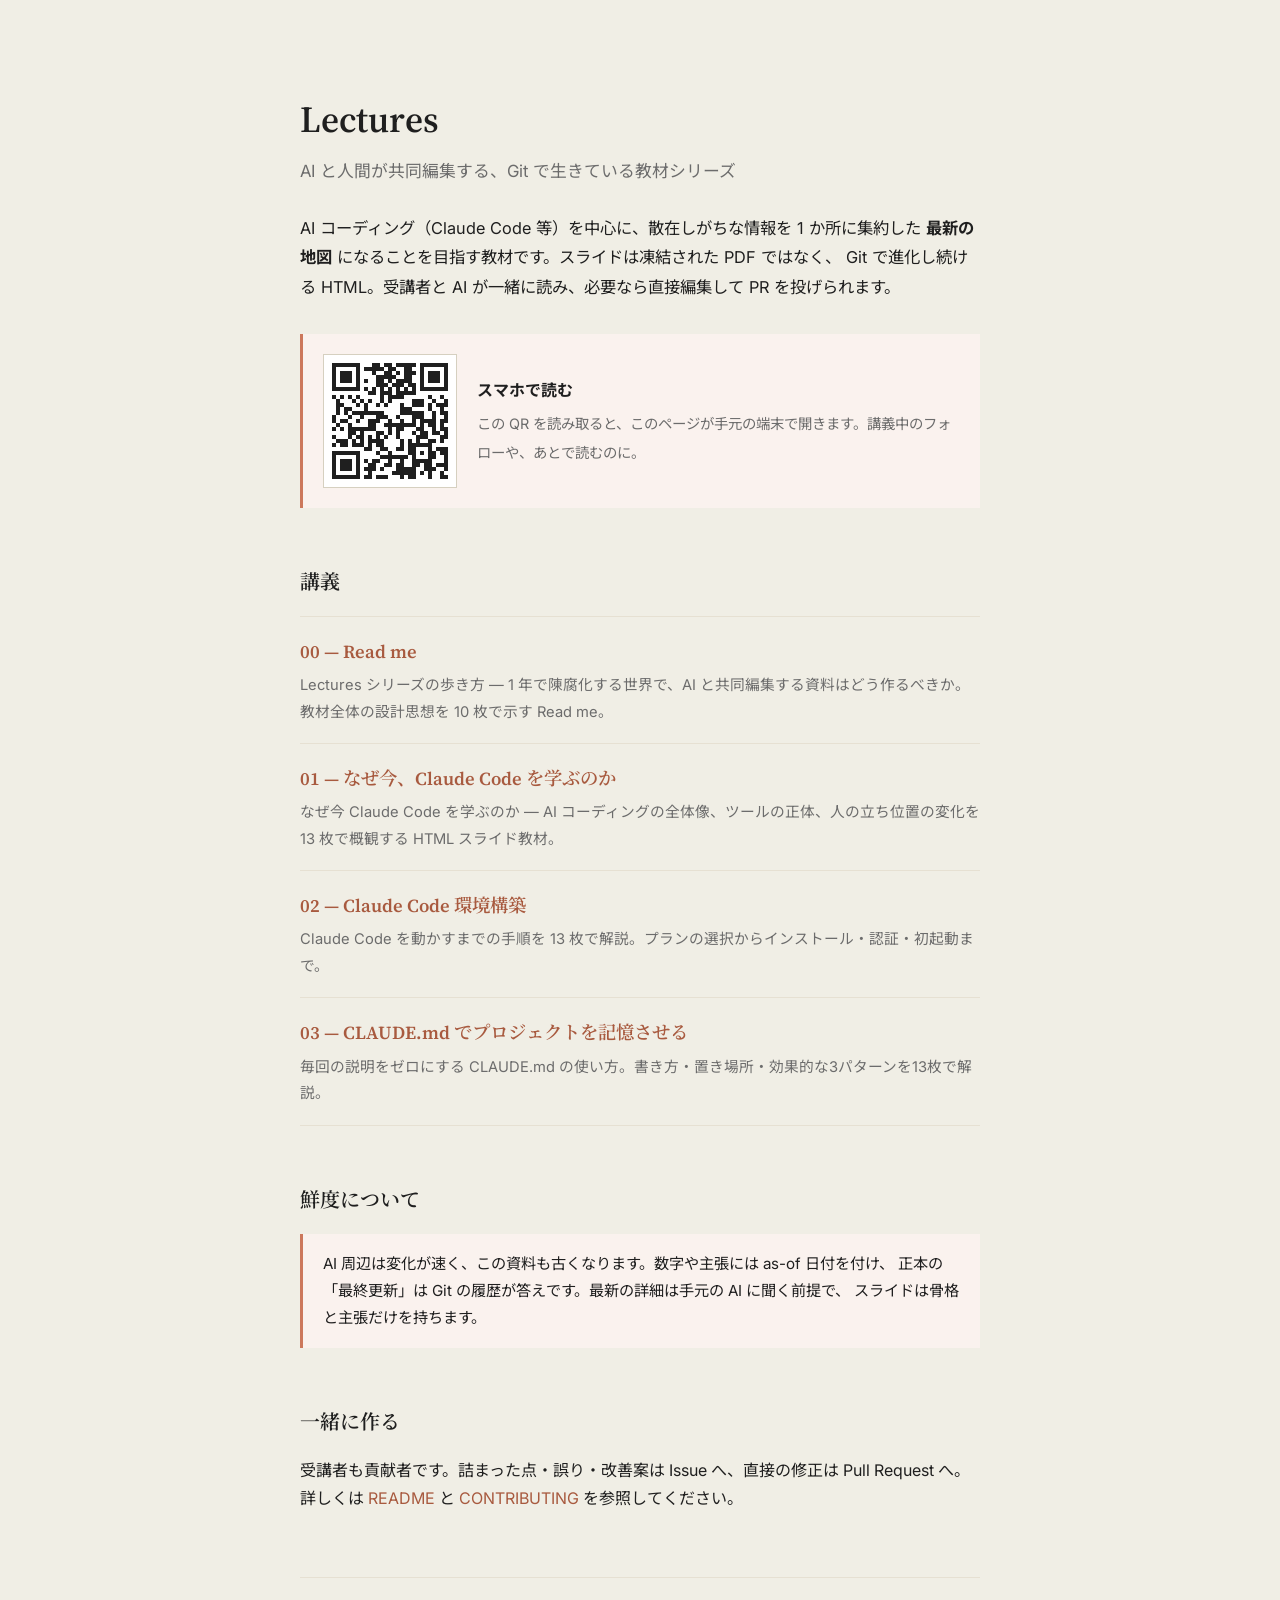
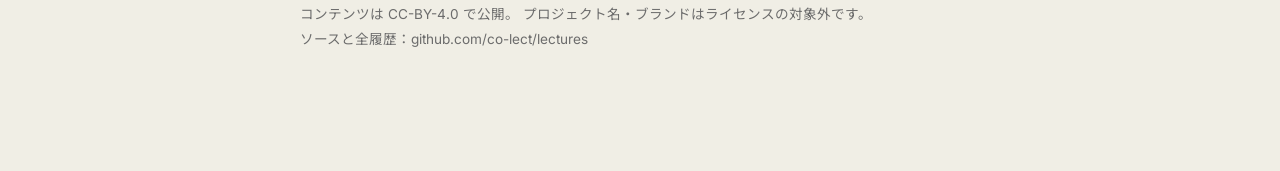
==== commit d4afe556: "Merge branch 'main' into work/auto-listings main 上の以下の変更を取り込み: - dist/ 完全版ビルド (#34) と pages-deploy.y" ====
--- a/index.html
+++ b/index.html
@@ -102,14 +102,25 @@
 
   <h2>講義</h2>
   <ul class="map">
+    <!-- Auto-generated by scripts/sync_listings.py. Do not edit by hand. -->
+    <!-- listings:auto:start -->
     <li>
       <a class="title" href="00-about/">00 — Read me</a>
-      <div class="desc">教材シリーズの設計思想と歩き方。1 年で陳腐化する世界で、資料をどう作るか（9 枚）</div>
+      <div class="desc">Lectures シリーズの歩き方 — 1 年で陳腐化する世界で、AI と共同編集する資料はどう作るべきか。教材全体の設計思想を 10 枚で示す Read me。</div>
     </li>
     <li>
       <a class="title" href="01-claude-code-intro/">01 — なぜ今、Claude Code を学ぶのか</a>
-      <div class="desc">AI コーディングの全体像、ツールの正体、人の立ち位置の変化（12 枚）</div>
+      <div class="desc">なぜ今 Claude Code を学ぶのか — AI コーディングの全体像、ツールの正体、人の立ち位置の変化を 13 枚で概観する HTML スライド教材。</div>
     </li>
+    <li>
+      <a class="title" href="02-setup/">02 — Claude Code 環境構築</a>
+      <div class="desc">Claude Code を動かすまでの手順を 13 枚で解説。プランの選択からインストール・認証・初起動まで。</div>
+    </li>
+    <li>
+      <a class="title" href="03-claude-md/">03 — CLAUDE.md でプロジェクトを記憶させる</a>
+      <div class="desc">毎回の説明をゼロにする CLAUDE.md の使い方。書き方・置き場所・効果的な3パターンを13枚で解説。</div>
+    </li>
+    <!-- listings:auto:end -->
   </ul>
 
   <h2>鮮度について</h2>
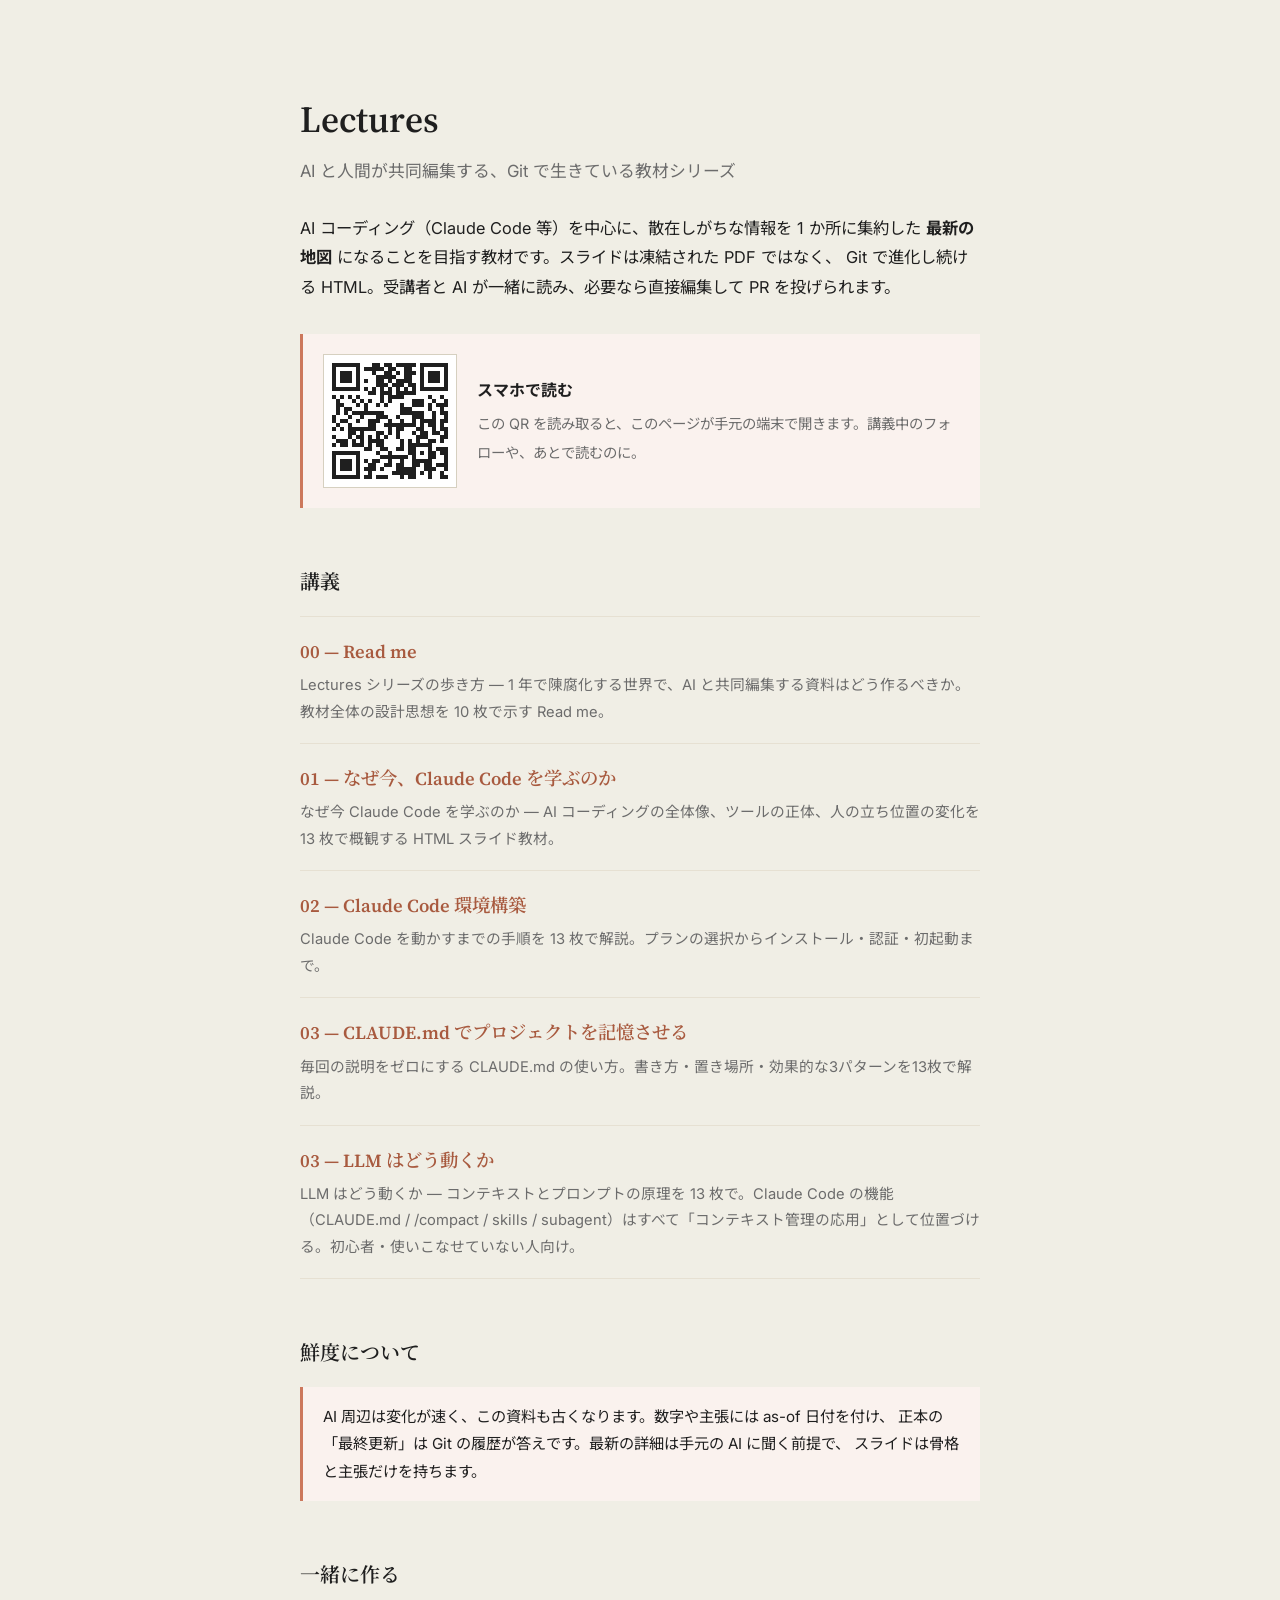
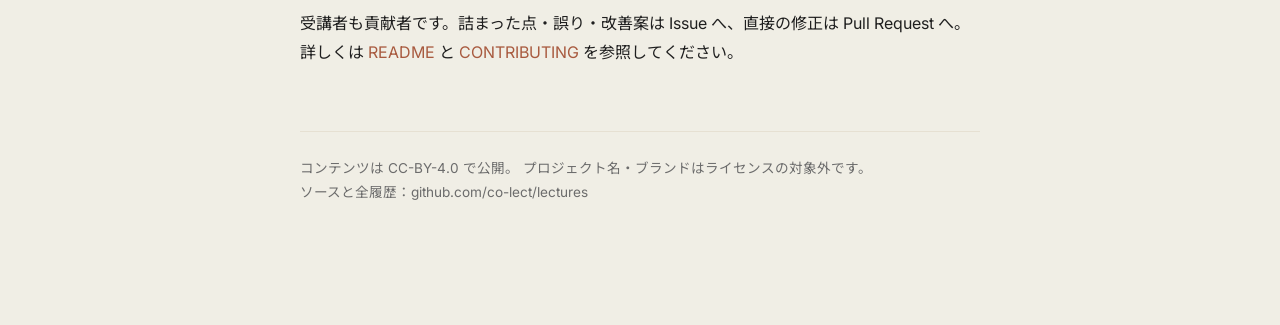
==== commit a5584b8b: "新 03 を 13 スライド構成に再構成（既存 02/04 パターンに沿う） スライド 10 のまとめ＋伴走に詰め込みすぎて崩れが出ていたのを、 Coda + AI Buddy 一緒に育てる + AI" ====
--- a/index.html
+++ b/index.html
@@ -120,6 +120,10 @@
       <a class="title" href="03-claude-md/">03 — CLAUDE.md でプロジェクトを記憶させる</a>
       <div class="desc">毎回の説明をゼロにする CLAUDE.md の使い方。書き方・置き場所・効果的な3パターンを13枚で解説。</div>
     </li>
+    <li>
+      <a class="title" href="03-llm-fundamentals/">03 — LLM はどう動くか</a>
+      <div class="desc">LLM はどう動くか — コンテキストとプロンプトの原理を 13 枚で。Claude Code の機能（CLAUDE.md / /compact / skills / subagent）はすべて「コンテキスト管理の応用」として位置づける。初心者・使いこなせていない人向け。</div>
+    </li>
     <!-- listings:auto:end -->
   </ul>
 
